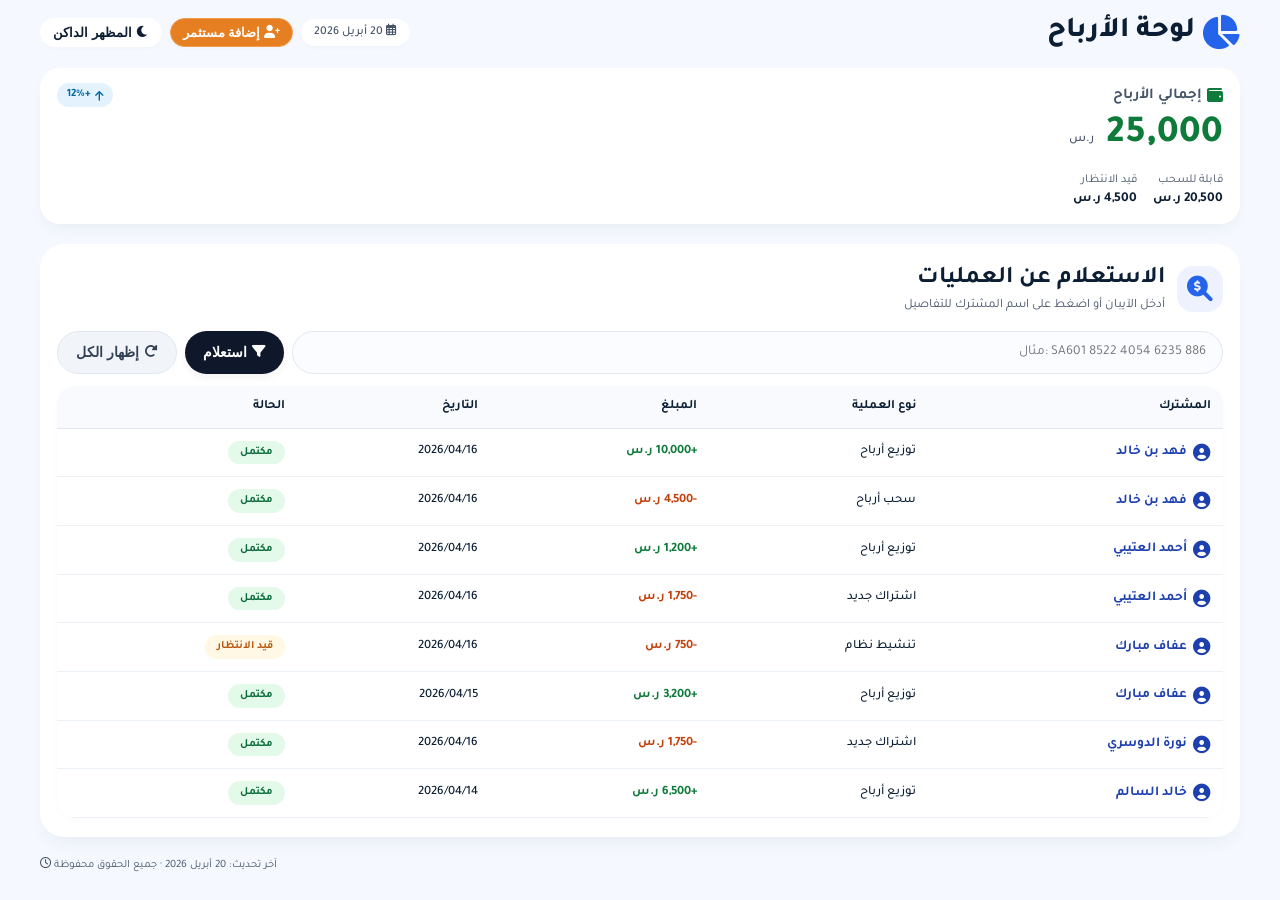
==== CR/index.html @ f28cdbbb "Add files via upload" ====
<!DOCTYPE html>
<html lang="ar" dir="rtl">
<head>
    <meta charset="UTF-8">
    <meta name="viewport" content="width=device-width, initial-scale=1.0, maximum-scale=1.0, user-scalable=yes, viewport-fit=cover">
    <title>لوحة الأرباح | رسوم متغيرة وآيبان المشترك</title>
    
    <!-- خطوط وأيقونات خارجية -->
    <link rel="preconnect" href="https://fonts.googleapis.com">
    <link rel="preconnect" href="https://fonts.gstatic.com" crossorigin>
    <link href="https://fonts.googleapis.com/css2?family=Tajawal:wght@400;500;600;700;800&display=swap" rel="stylesheet">
    <link rel="stylesheet" href="https://cdnjs.cloudflare.com/ajax/libs/font-awesome/6.0.0-beta3/css/all.min.css">
    
    <!-- ملف التنسيقات الخاص -->
    <link rel="stylesheet" href="style.css">
</head>
<body>

<div class="dashboard">
    <div class="dashboard-header">
        <h1><i class="fas fa-chart-pie"></i> لوحة الأرباح</h1>
        <div style="display: flex; align-items: center; gap: 8px;">
            <div class="date-badge"><i class="far fa-calendar-alt"></i> 20 أبريل 2026</div>
            <button class="add-investor-btn" id="addInvestorBtn"><i class="fas fa-user-plus"></i><span>إضافة مستثمر</span></button>
            <button class="theme-toggle" id="themeToggle"><i class="fas fa-moon"></i><span>المظهر الداكن</span></button>
        </div>
    </div>

    <div class="stats-grid">
        <div class="card">
            <div class="profit-header">
                <h3><i class="fas fa-wallet"></i> إجمالي الأرباح</h3>
                <span class="trend-badge"><i class="fas fa-arrow-up"></i> +12%</span>
            </div>
            <div class="profit-amount">25,000 <small>ر.س</small></div>
            <div class="sub-details">
                <div><span>قابلة للسحب</span><br><strong>20,500 ر.س</strong></div>
                <div><span>قيد الانتظار</span><br><strong>4,500 ر.س</strong></div>
            </div>
        </div>
    </div>

    <div class="search-section">
        <div class="search-header">
            <i class="fas fa-search-dollar"></i>
            <div><h2>الاستعلام عن العمليات</h2><p>أدخل الآيبان أو اضغط على اسم المشترك للتفاصيل</p></div>
        </div>
        <div class="input-wrapper">
            <input type="text" id="ibanInput" placeholder="مثال: SA601 8522 4054 6235 886">
            <button class="btn-search" id="searchBtn"><i class="fas fa-filter"></i> استعلام</button>
            <button class="btn-clear" id="clearBtn"><i class="fas fa-redo-alt"></i> إظهار الكل</button>
        </div>
        <div class="table-wrapper">
            <table id="transactionTable">
                <thead><tr><th>المشترك</th><th>نوع العملية</th><th>المبلغ</th><th>التاريخ</th><th>الحالة</th></tr></thead>
                <tbody id="tableBody"></tbody>
            </table>
        </div>
    </div>

    <div class="subscriber-details-panel" id="subscriberDetailsPanel">
        <div class="panel-header">
            <i class="fas fa-user-circle"></i>
            <h2 id="panelName">اسم المشترك</h2>
        </div>
        <div id="panelContent"></div>
    </div>

    <div class="footer-note"><i class="far fa-clock"></i> آخر تحديث: 20 أبريل 2026 · جميع الحقوق محفوظة</div>
</div>

<!-- مودال إضافة مستثمر -->
<div class="modal-overlay" id="addInvestorModal">
    <div class="modal-card">
        <button class="modal-close" id="closeModalBtn"><i class="fas fa-times"></i></button>
        <div class="modal-header"><i class="fas fa-user-plus"></i><h3>إضافة مستثمر جديد</h3></div>
        <form id="addInvestorForm">
            <div class="form-group"><label>الاسم المختصر</label><input type="text" id="investorShortName" placeholder="مثال: فهد بن خالد" required></div>
            <div class="form-group"><label>الاسم الكامل</label><input type="text" id="investorFullName" required></div>
            <div class="form-group"><label>الآيبان</label><input type="text" id="investorIban" placeholder="SA94..." required dir="ltr"></div>
            <div class="form-group"><label>تاريخ الانضمام</label><input type="date" id="investorJoinDate" value="2026-04-20" required></div>
            <div class="form-group"><label>إجمالي الأرباح</label><input type="text" id="investorProfit" value="0 ر.س"></div>
            <div class="form-group"><label>أرباح قابلة للسحب</label><input type="text" id="investorWithdrawable" value="0 ر.س"></div>
            <div class="form-group"><label>الحالة</label><select id="investorStatus"><option value="نشط" selected>نشط</option><option value="قيد المراجعة">قيد المراجعة</option></select></div>
            <div class="form-group"><label>رسوم التنشيط (للحسابات قيد المراجعة)</label><input type="text" id="investorPendingFee" placeholder="مثال: 4,500 ر.س" value="4,500 ر.س"></div>
            <div class="form-group"><label>البريد الإلكتروني</label><input type="email" id="investorEmail"></div>
            <div class="form-group"><label>رقم الجوال</label><input type="tel" id="investorPhone"></div>
            <div class="form-group"><label>نوع الحساب</label><select id="investorAccountType"><option value="برونزي">برونزي</option><option value="فضي">فضي</option><option value="ذهبي" selected>ذهبي</option><option value="بلاتيني">بلاتيني</option></select></div>
            <button type="submit" class="btn-submit">حفظ المستثمر</button>
        </form>
    </div>
</div>

<!-- مودال مخصص للتنبيهات (بديل alert) -->
<div id="customAlertModal" class="custom-alert-modal">
    <div class="custom-alert-box">
        <i class="fas fa-exchange-alt"></i>
        <p id="alertMessage">جارى التحويل لبوابة الدفع الآمن</p>
        <button id="alertOkBtn">موافق</button>
    </div>
</div>

<!-- ملف الجافاسكريبت -->
<script src="script.js"></script>
</body>
</html>
---- CR/style.css ----
/* ===== المتغيرات والثيم ===== */
:root {
    --bg-body: #f5f9ff;
    --text-primary: #0b1e33;
    --text-secondary: #475569;
    --card-bg: #ffffff;
    --card-border: rgba(255,255,255,0.6);
    --shadow-light: rgba(0, 20, 50, 0.08);
    --shadow-hover: rgba(0, 47, 91, 0.12);
    --activation-gradient-start: #ffffff;
    --activation-gradient-end: #fefbf6;
    --activation-border: #ffe8d9;
    --input-bg: #fafcff;
    --input-border: #e2e8f0;
    --input-focus-shadow: rgba(230,126,34,0.15);
    --table-header-bg: #f8fafd;
    --table-border: #ecf1f7;
    --modal-overlay: rgba(0,0,0,0.5);
    --badge-success-bg: #e3f9e9;
    --badge-success-text: #0b6b3a;
    --badge-pending-bg: #fff8e5;
    --badge-pending-text: #b85b14;
    --trend-bg: #e3f2fd;
    --trend-text: #0369a1;
    --positive: #0f7b3a;
    --negative: #c2410c;
    --icon-bg: #eef2ff;
    --icon-color: #2563eb;
    --btn-primary-bg: #0f172a;
    --btn-primary-text: #ffffff;
    --btn-secondary-bg: #f1f5f9;
    --btn-secondary-text: #334155;
    --accent-orange: #e67e22;
    --accent-orange-dark: #d35400;
    --link-color: #1e40af;
    --link-hover: #e67e22;
}

body.dark {
    --bg-body: #0f172a;
    --text-primary: #f1f5f9;
    --text-secondary: #cbd5e1;
    --card-bg: #1e293b;
    --card-border: #334155;
    --shadow-light: rgba(0,0,0,0.3);
    --shadow-hover: rgba(0,0,0,0.4);
    --activation-gradient-start: #1e293b;
    --activation-gradient-end: #1a1f2b;
    --activation-border: #3d2e1c;
    --input-bg: #1e293b;
    --input-border: #475569;
    --input-focus-shadow: rgba(230,126,34,0.3);
    --table-header-bg: #1e293b;
    --table-border: #334155;
    --modal-overlay: rgba(0,0,0,0.7);
    --badge-success-bg: #1a3a2a;
    --badge-success-text: #86efac;
    --badge-pending-bg: #3a2e1a;
    --badge-pending-text: #fde68a;
    --trend-bg: #1e3a5f;
    --trend-text: #93c5fd;
    --positive: #4ade80;
    --negative: #f87171;
    --icon-bg: #1e3a5f;
    --icon-color: #60a5fa;
    --btn-primary-bg: #38bdf8;
    --btn-primary-text: #0f172a;
    --btn-secondary-bg: #334155;
    --btn-secondary-text: #f1f5f9;
    --accent-orange: #f97316;
    --accent-orange-dark: #ea580c;
    --link-color: #60a5fa;
    --link-hover: #f97316;
}

* {
    margin: 0;
    padding: 0;
    box-sizing: border-box;
}

body {
    font-family: 'Tajawal', sans-serif;
    background: var(--bg-body);
    color: var(--text-primary);
    padding: 12px 8px;
    line-height: 1.4;
    min-height: 100vh;
    display: flex;
    justify-content: center;
    align-items: flex-start;
    transition: background 0.3s ease, color 0.2s ease;
    font-size: 0.9rem;
}

.dashboard {
    max-width: 1200px;
    width: 100%;
    margin: 0 auto;
}

.dashboard-header {
    display: flex;
    justify-content: space-between;
    align-items: center;
    margin-bottom: 16px;
    flex-wrap: wrap;
    gap: 8px;
}

.dashboard-header h1 {
    font-size: clamp(1.3rem, 5vw, 1.8rem);
    font-weight: 800;
    color: var(--text-primary);
    display: flex;
    align-items: center;
    gap: 6px;
}

.dashboard-header h1 i { color: var(--icon-color); font-size: 1.2em; }

.date-badge {
    background: var(--card-bg);
    padding: 4px 12px;
    border-radius: 30px;
    font-size: 0.75rem;
    font-weight: 500;
    box-shadow: 0 2px 4px rgba(0,0,0,0.02);
    color: var(--text-secondary);
    border: 1px solid var(--card-border);
}

.theme-toggle, .add-investor-btn {
    background: var(--card-bg);
    color: var(--text-primary);
    border: 1px solid var(--card-border);
    padding: 6px 12px;
    border-radius: 30px;
    font-weight: 600;
    font-size: 0.8rem;
    cursor: pointer;
    display: flex;
    align-items: center;
    gap: 4px;
    transition: all 0.2s;
    box-shadow: 0 2px 4px rgba(0,0,0,0.02);
}

.add-investor-btn {
    background: var(--accent-orange);
    color: white;
    border-color: #f39c4b;
}

.add-investor-btn:hover {
    background: var(--accent-orange-dark);
    transform: translateY(-1px);
}

.theme-toggle:hover {
    background: var(--table-header-bg);
    transform: translateY(-1px);
}

.stats-grid {
    display: grid;
    grid-template-columns: repeat(auto-fit, minmax(240px, 1fr));
    gap: 14px;
    margin-bottom: 20px;
}

.card {
    background: var(--card-bg);
    border-radius: 20px;
    padding: 14px 16px;
    box-shadow: 0 8px 16px -6px var(--shadow-light);
    transition: all 0.25s ease;
    border: 1px solid var(--card-border);
}

.card:hover {
    box-shadow: 0 12px 20px -8px var(--shadow-hover);
    transform: translateY(-1px);
}

.profit-header {
    display: flex;
    align-items: center;
    justify-content: space-between;
    margin-bottom: 6px;
}

.profit-header h3 {
    font-size: 0.95rem;
    font-weight: 600;
    color: var(--text-secondary);
    display: flex;
    align-items: center;
    gap: 5px;
}

.profit-header h3 i { color: var(--positive); font-size: 1rem; }

.profit-amount {
    font-size: clamp(1.8rem, 6vw, 2.4rem);
    font-weight: 800;
    color: var(--positive);
    line-height: 1.2;
    margin-top: 4px;
}

.profit-amount small {
    font-size: 0.8rem;
    font-weight: 500;
    color: var(--text-secondary);
    margin-right: 3px;
}

.trend-badge {
    background: var(--trend-bg);
    color: var(--trend-text);
    padding: 4px 10px;
    border-radius: 30px;
    font-size: 0.7rem;
    font-weight: 600;
    display: inline-flex;
    align-items: center;
    gap: 4px;
    white-space: nowrap;
}

.sub-details {
    display: flex;
    flex-wrap: wrap;
    gap: 12px 16px;
    margin-top: 12px;
    color: var(--text-primary);
    font-size: 0.85rem;
}

.sub-details span {
    color: var(--text-secondary);
    font-size: 0.75rem;
}

.activation-card {
    background: linear-gradient(135deg, var(--activation-gradient-start) 0%, var(--activation-gradient-end) 100%);
    border-radius: 20px;
    padding: 14px 16px;
    box-shadow: 0 8px 16px -6px rgba(230, 126, 34, 0.1);
    border: 1px solid var(--activation-border);
}

.alert-row {
    display: flex;
    align-items: center;
    gap: 12px;
    flex-wrap: wrap;
}

.icon-circle {
    background: #fff1e6;
    width: 45px;
    height: 45px;
    border-radius: 15px;
    display: flex;
    align-items: center;
    justify-content: center;
    color: #e67e22;
    font-size: 22px;
    box-shadow: 0 4px 8px rgba(230,126,34,0.08);
}

.fees-content {
    flex: 1;
}

.fees-title {
    font-weight: 700;
    font-size: 1.1rem;
    color: var(--text-primary);
}

.fees-sub {
    color: var(--text-secondary);
    font-size: 0.75rem;
}

.price-action {
    display: flex;
    align-items: center;
    flex-wrap: wrap;
    gap: 10px 16px;
    margin-top: 12px;
}

.price-tag {
    font-size: 1.6rem;
    font-weight: 800;
    color: var(--accent-orange);
}

.iban-mini {
    background: var(--input-bg);
    padding: 6px 14px;
    border-radius: 40px;
    font-family: monospace;
    font-size: 0.75rem;
    color: var(--text-primary);
    border: 1px dashed var(--input-border);
    direction: ltr;
    display: inline-block;
    word-break: break-all;
}

.btn-activate {
    background: var(--accent-orange);
    color: white;
    border: none;
    padding: 10px 20px;
    border-radius: 40px;
    font-weight: 700;
    font-size: 0.9rem;
    cursor: pointer;
    box-shadow: 0 6px 12px -4px #e67e2280;
    transition: all 0.2s;
    border: 1px solid #f39c4b;
    margin-right: auto;
    white-space: nowrap;
}

.btn-activate:hover {
    background: var(--accent-orange-dark);
    transform: translateY(-1px);
    box-shadow: 0 10px 18px -6px #d35400b3;
}

.search-section {
    background: var(--card-bg);
    border-radius: 24px;
    padding: 18px 16px;
    margin: 20px 0 16px;
    box-shadow: 0 10px 20px -8px var(--shadow-light);
    border: 1px solid var(--card-border);
}

.search-header {
    display: flex;
    align-items: center;
    gap: 12px;
    margin-bottom: 16px;
    flex-wrap: wrap;
}

.search-header i {
    font-size: 1.6rem;
    color: var(--icon-color);
    background: var(--icon-bg);
    padding: 10px;
    border-radius: 16px;
}

.search-header h2 {
    font-size: clamp(1.2rem, 4vw, 1.5rem);
    font-weight: 700;
    color: var(--text-primary);
}

.search-header p {
    color: var(--text-secondary);
    font-size: 0.8rem;
}

.input-wrapper {
    display: flex;
    gap: 8px;
    margin: 16px 0 12px;
    flex-wrap: wrap;
}

.input-wrapper input {
    flex: 1 1 200px;
    padding: 12px 16px;
    border: 1.5px solid var(--input-border);
    border-radius: 40px;
    font-size: 0.85rem;
    font-family: 'Tajawal', monospace;
    background: var(--input-bg);
    color: var(--text-primary);
    transition: all 0.2s;
    direction: ltr;
    text-align: right;
}

.input-wrapper input:focus {
    outline: none;
    border-color: var(--accent-orange);
    box-shadow: 0 0 0 3px var(--input-focus-shadow);
}

.btn-search, .btn-clear {
    padding: 12px 18px;
    border-radius: 40px;
    font-weight: 700;
    font-size: 0.85rem;
    cursor: pointer;
    transition: 0.2s;
    display: flex;
    align-items: center;
    justify-content: center;
    gap: 5px;
    border: none;
    white-space: nowrap;
    flex: 0 0 auto;
}

.btn-search {
    background: var(--btn-primary-bg);
    color: var(--btn-primary-text);
    box-shadow: 0 4px 8px rgba(0,0,0,0.05);
}

.btn-search:hover { filter: brightness(0.9); }

.btn-clear {
    background: var(--btn-secondary-bg);
    color: var(--btn-secondary-text);
    border: 1px solid var(--input-border);
}

.btn-clear:hover { background: var(--input-bg); }

.table-wrapper {
    background: var(--card-bg);
    border-radius: 18px;
    overflow-x: auto;
    margin-top: 8px;
    -webkit-overflow-scrolling: touch;
    box-shadow: 0 2px 6px rgba(0,0,0,0.02);
}

table {
    width: 100%;
    border-collapse: collapse;
    font-size: 0.8rem;
    min-width: 600px;
}

th {
    text-align: right;
    padding: 12px 12px;
    background: var(--table-header-bg);
    color: var(--text-primary);
    font-weight: 600;
    border-bottom: 1.5px solid var(--input-border);
    white-space: nowrap;
}

td {
    padding: 12px;
    border-bottom: 1px solid var(--table-border);
    color: var(--text-primary);
    font-weight: 500;
    vertical-align: middle;
}

.subscriber-name {
    display: flex;
    align-items: center;
    gap: 6px;
    cursor: pointer;
    font-weight: 600;
    color: var(--link-color);
    transition: color 0.2s;
    font-size: 0.85rem;
}

.subscriber-name i {
    color: var(--link-color);
    font-size: 1.1rem;
}

.subscriber-name:hover {
    color: var(--link-hover);
    text-decoration: underline;
    text-underline-offset: 3px;
}

.status-badge {
    display: inline-block;
    padding: 4px 12px;
    border-radius: 30px;
    font-size: 0.7rem;
    font-weight: 700;
    white-space: nowrap;
}

.status-success { background: var(--badge-success-bg); color: var(--badge-success-text); }
.status-pending { background: var(--badge-pending-bg); color: var(--badge-pending-text); }

.amount-positive { color: var(--positive); font-weight: 700; }
.amount-negative { color: var(--negative); font-weight: 700; }

.no-result-message td {
    text-align: center;
    padding: 30px !important;
    color: var(--text-secondary);
    font-size: 0.9rem;
}

.subscriber-details-panel {
    margin-top: 20px;
    background: var(--card-bg);
    border-radius: 24px;
    padding: 18px 16px;
    box-shadow: 0 10px 20px -8px var(--shadow-light);
    border: 1px solid var(--card-border);
    display: none;
}
.subscriber-details-panel.active { display: block; }
.panel-header {
    display: flex;
    align-items: center;
    gap: 12px;
    margin-bottom: 16px;
    border-bottom: 1px solid var(--table-border);
    padding-bottom: 12px;
}
.panel-header i {
    font-size: 2rem;
    color: var(--icon-color);
    background: var(--icon-bg);
    padding: 8px;
    border-radius: 16px;
}
.panel-header h2 {
    font-size: 1.3rem;
    font-weight: 800;
    color: var(--text-primary);
}
.details-grid {
    display: grid;
    grid-template-columns: repeat(auto-fill, minmax(200px, 1fr));
    gap: 12px 16px;
}
.detail-row {
    display: flex;
    justify-content: space-between;
    border-bottom: 1px dashed var(--table-border);
    padding: 8px 0;
    font-size: 0.85rem;
}
.detail-label {
    color: var(--text-secondary);
    font-weight: 500;
}
.detail-value {
    font-weight: 700;
    color: var(--text-primary);
}
.pending-fees-section {
    margin-top: 20px;
    background: linear-gradient(135deg, var(--activation-gradient-start) 0%, var(--activation-gradient-end) 100%);
    border-radius: 20px;
    padding: 14px 16px;
    border: 1px solid var(--activation-border);
}

/* مودال إضافة مستثمر */
.modal-overlay {
    position: fixed;
    top: 0; left: 0; width: 100%; height: 100%;
    background: var(--modal-overlay);
    backdrop-filter: blur(6px);
    display: flex;
    align-items: center;
    justify-content: center;
    z-index: 9999;
    visibility: hidden;
    opacity: 0;
    transition: 0.2s ease;
    padding: 16px;
}
.modal-overlay.active {
    visibility: visible;
    opacity: 1;
}
.modal-card {
    background: var(--card-bg);
    width: 100%;
    max-width: 480px;
    border-radius: 28px;
    padding: 20px 16px;
    box-shadow: 0 20px 40px rgba(0,0,0,0.3);
    position: relative;
    max-height: 85vh;
    overflow-y: auto;
    transform: scale(0.95);
    transition: transform 0.2s;
    border: 1px solid var(--card-border);
    color: var(--text-primary);
}
.active .modal-card { transform: scale(1); }
.modal-header {
    display: flex;
    align-items: center;
    gap: 10px;
    border-bottom: 1px solid var(--table-border);
    padding-bottom: 12px;
    margin-bottom: 16px;
}
.modal-close {
    position: absolute;
    top: 14px; left: 14px;
    background: var(--table-header-bg);
    border: none;
    width: 36px; height: 36px;
    border-radius: 36px;
    font-size: 1.2rem;
    cursor: pointer;
    color: var(--text-primary);
    display: flex;
    align-items: center;
    justify-content: center;
}
.form-group { margin-bottom: 16px; }
.form-group label { display: block; margin-bottom: 5px; font-weight: 600; font-size: 0.85rem; }
.form-group input, .form-group select {
    width: 100%; padding: 10px 14px; border-radius: 24px;
    border: 1.5px solid var(--input-border);
    background: var(--input-bg); color: var(--text-primary);
    font-family: 'Tajawal', sans-serif; font-size: 0.85rem;
}
.btn-submit {
    background: var(--accent-orange); color: white;
    border: none; padding: 12px 20px; border-radius: 40px;
    font-weight: 700; font-size: 0.95rem; cursor: pointer; width: 100%;
}

/* مودال مخصص للتنبيهات */
.custom-alert-modal {
    position: fixed;
    top: 0;
    left: 0;
    width: 100%;
    height: 100%;
    background: rgba(0,0,0,0.6);
    backdrop-filter: blur(8px);
    display: flex;
    align-items: center;
    justify-content: center;
    z-index: 10000;
    visibility: hidden;
    opacity: 0;
    transition: visibility 0.2s, opacity 0.2s;
}
.custom-alert-modal.active {
    visibility: visible;
    opacity: 1;
}
.custom-alert-box {
    background: var(--card-bg);
    border-radius: 32px;
    padding: 24px 28px;
    text-align: center;
    max-width: 320px;
    width: 85%;
    box-shadow: 0 30px 40px rgba(0,0,0,0.3);
    border: 1px solid var(--card-border);
    transform: scale(0.9);
    transition: transform 0.2s ease;
}
.custom-alert-modal.active .custom-alert-box {
    transform: scale(1);
}
.custom-alert-box i {
    font-size: 3rem;
    color: var(--accent-orange);
    margin-bottom: 16px;
    display: inline-block;
}
.custom-alert-box p {
    font-size: 1.2rem;
    font-weight: 600;
    color: var(--text-primary);
    margin-bottom: 24px;
    line-height: 1.5;
}
.custom-alert-box button {
    background: var(--accent-orange);
    color: white;
    border: none;
    padding: 10px 20px;
    border-radius: 60px;
    font-weight: 700;
    font-size: 1rem;
    cursor: pointer;
    transition: background 0.2s;
    min-width: 100px;
}
.custom-alert-box button:hover {
    background: var(--accent-orange-dark);
}

.footer-note {
    margin-top: 20px;
    text-align: left;
    font-size: 0.7rem;
    color: var(--text-secondary);
    direction: ltr;
}

@media (max-width: 480px) {
    body { padding: 8px 6px; font-size: 0.85rem; }
    .stats-grid { gap: 10px; }
    .card, .activation-card { padding: 12px; }
    .profit-amount { font-size: 1.8rem; }
    .price-tag { font-size: 1.4rem; }
    .btn-activate { padding: 8px 16px; font-size: 0.8rem; }
    .search-section { padding: 14px 12px; }
    .input-wrapper .btn-search, .input-wrapper .btn-clear { padding: 10px 14px; font-size: 0.8rem; }
    .panel-header h2 { font-size: 1.2rem; }
    .details-grid { grid-template-columns: 1fr; }
    .theme-toggle span, .add-investor-btn span { display: none; }
    .theme-toggle, .add-investor-btn { padding: 6px 10px; }
    .dashboard-header h1 { font-size: 1.3rem; }
}
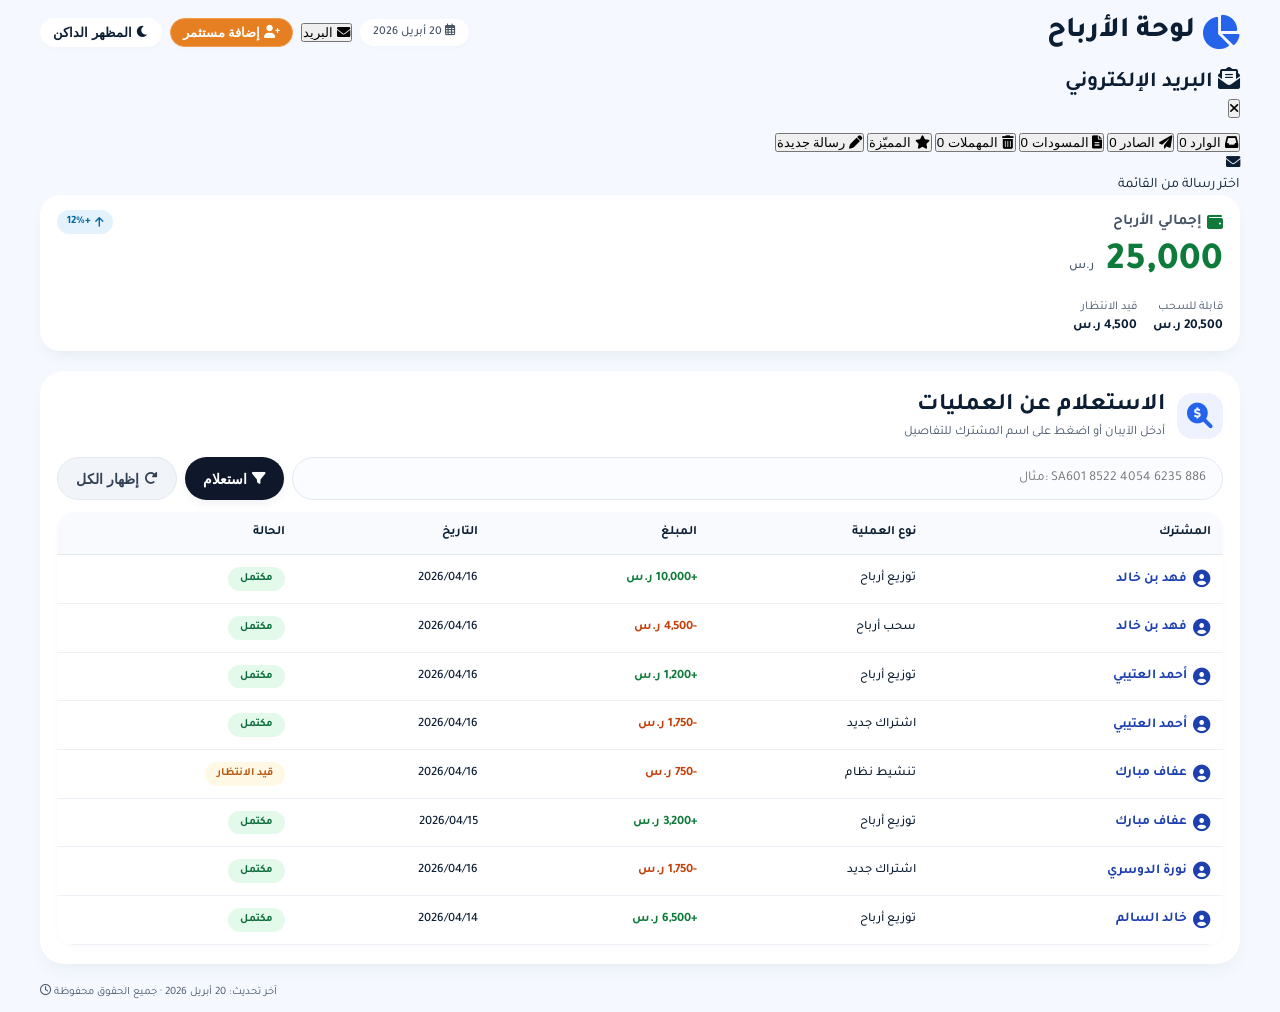
==== commit b51ce816: "Update index.html" ====
--- a/CR/index.html
+++ b/CR/index.html
@@ -3,15 +3,18 @@
 <head>
     <meta charset="UTF-8">
     <meta name="viewport" content="width=device-width, initial-scale=1.0, maximum-scale=1.0, user-scalable=yes, viewport-fit=cover">
-    <title>لوحة الأرباح | رسوم متغيرة وآيبان المشترك</title>
+    <title>لوحة الأرباح | بريد متكامل</title>
     
-    <!-- خطوط وأيقونات خارجية -->
+    <!-- الخطوط والأيقونات الخارجية -->
     <link rel="preconnect" href="https://fonts.googleapis.com">
     <link rel="preconnect" href="https://fonts.gstatic.com" crossorigin>
     <link href="https://fonts.googleapis.com/css2?family=Tajawal:wght@400;500;600;700;800&display=swap" rel="stylesheet">
     <link rel="stylesheet" href="https://cdnjs.cloudflare.com/ajax/libs/font-awesome/6.0.0-beta3/css/all.min.css">
     
-    <!-- ملف التنسيقات الخاص -->
+    <!-- مكتبة SheetJS للتصدير (اختياري) -->
+    <script src="https://cdn.sheetjs.com/xlsx-0.20.0/package/dist/xlsx.full.min.js"></script>
+    
+    <!-- ملف التنسيقات -->
     <link rel="stylesheet" href="style.css">
 </head>
 <body>
@@ -19,13 +22,37 @@
 <div class="dashboard">
     <div class="dashboard-header">
         <h1><i class="fas fa-chart-pie"></i> لوحة الأرباح</h1>
-        <div style="display: flex; align-items: center; gap: 8px;">
+        <div style="display: flex; align-items: center; gap: 8px; flex-wrap: wrap;">
             <div class="date-badge"><i class="far fa-calendar-alt"></i> 20 أبريل 2026</div>
+            <button class="message-btn" id="toggleMailBtn"><i class="fas fa-envelope"></i> البريد <span class="badge-unread" id="mailBadge" style="display:none;">0</span></button>
             <button class="add-investor-btn" id="addInvestorBtn"><i class="fas fa-user-plus"></i><span>إضافة مستثمر</span></button>
             <button class="theme-toggle" id="themeToggle"><i class="fas fa-moon"></i><span>المظهر الداكن</span></button>
         </div>
     </div>
 
+    <!-- قسم البريد المضمّن -->
+    <div class="mail-inline-section" id="mailInlineSection">
+        <div class="mail-inline-header">
+            <h2><i class="fas fa-envelope-open-text"></i> البريد الإلكتروني</h2>
+            <button class="close-mail-btn" id="closeMailBtn"><i class="fas fa-times"></i></button>
+        </div>
+        <div class="mail-layout">
+            <div class="mail-sidebar">
+                <button class="active" data-folder="inbox"><i class="fas fa-inbox"></i> الوارد <span class="sidebar-count" id="inboxCount">0</span></button>
+                <button data-folder="sent"><i class="fas fa-paper-plane"></i> الصادر <span class="sidebar-count" id="sentCount">0</span></button>
+                <button data-folder="drafts"><i class="fas fa-file-alt"></i> المسودات <span class="sidebar-count" id="draftsCount">0</span></button>
+                <button data-folder="trash"><i class="fas fa-trash-alt"></i> المهملات <span class="sidebar-count" id="trashCount">0</span></button>
+                <button data-folder="starred"><i class="fas fa-star"></i> المميّزة</button>
+                <button id="composeNewBtn" style="margin-top:12px;"><i class="fas fa-pen"></i> رسالة جديدة</button>
+            </div>
+            <div class="mail-list-pane" id="mailListPane"></div>
+            <div class="mail-view-pane" id="mailViewPane">
+                <div class="mail-view-placeholder"><i class="fas fa-envelope"></i><p>اختر رسالة من القائمة</p></div>
+            </div>
+        </div>
+    </div>
+
+    <!-- الإحصائيات -->
     <div class="stats-grid">
         <div class="card">
             <div class="profit-header">
@@ -40,6 +67,7 @@
         </div>
     </div>
 
+    <!-- قسم العمليات -->
     <div class="search-section">
         <div class="search-header">
             <i class="fas fa-search-dollar"></i>
@@ -58,6 +86,7 @@
         </div>
     </div>
 
+    <!-- تفاصيل المشترك -->
     <div class="subscriber-details-panel" id="subscriberDetailsPanel">
         <div class="panel-header">
             <i class="fas fa-user-circle"></i>
@@ -91,7 +120,21 @@
     </div>
 </div>
 
-<!-- مودال مخصص للتنبيهات (بديل alert) -->
+<!-- مودال كتابة رسالة -->
+<div class="modal-overlay" id="composeModal">
+    <div class="modal-card">
+        <button class="modal-close" id="closeComposeBtn"><i class="fas fa-times"></i></button>
+        <div class="modal-header"><i class="fas fa-pen"></i><h3 id="composeModalTitle">رسالة جديدة</h3></div>
+        <form id="composeForm" class="compose-form">
+            <div class="form-group"><label>إلى (المستثمر)</label><select id="msgRecipient" required></select></div>
+            <div class="form-group"><label>الموضوع</label><input type="text" id="msgSubject" required></div>
+            <div class="form-group"><label>نص الرسالة</label><textarea id="msgBody" rows="5" required></textarea></div>
+            <button type="submit" class="btn-submit">إرسال الرسالة</button>
+        </form>
+    </div>
+</div>
+
+<!-- مودال التنبيهات -->
 <div id="customAlertModal" class="custom-alert-modal">
     <div class="custom-alert-box">
         <i class="fas fa-exchange-alt"></i>
@@ -103,4 +146,4 @@
 <!-- ملف الجافاسكريبت -->
 <script src="script.js"></script>
 </body>
-</html>+</html>
